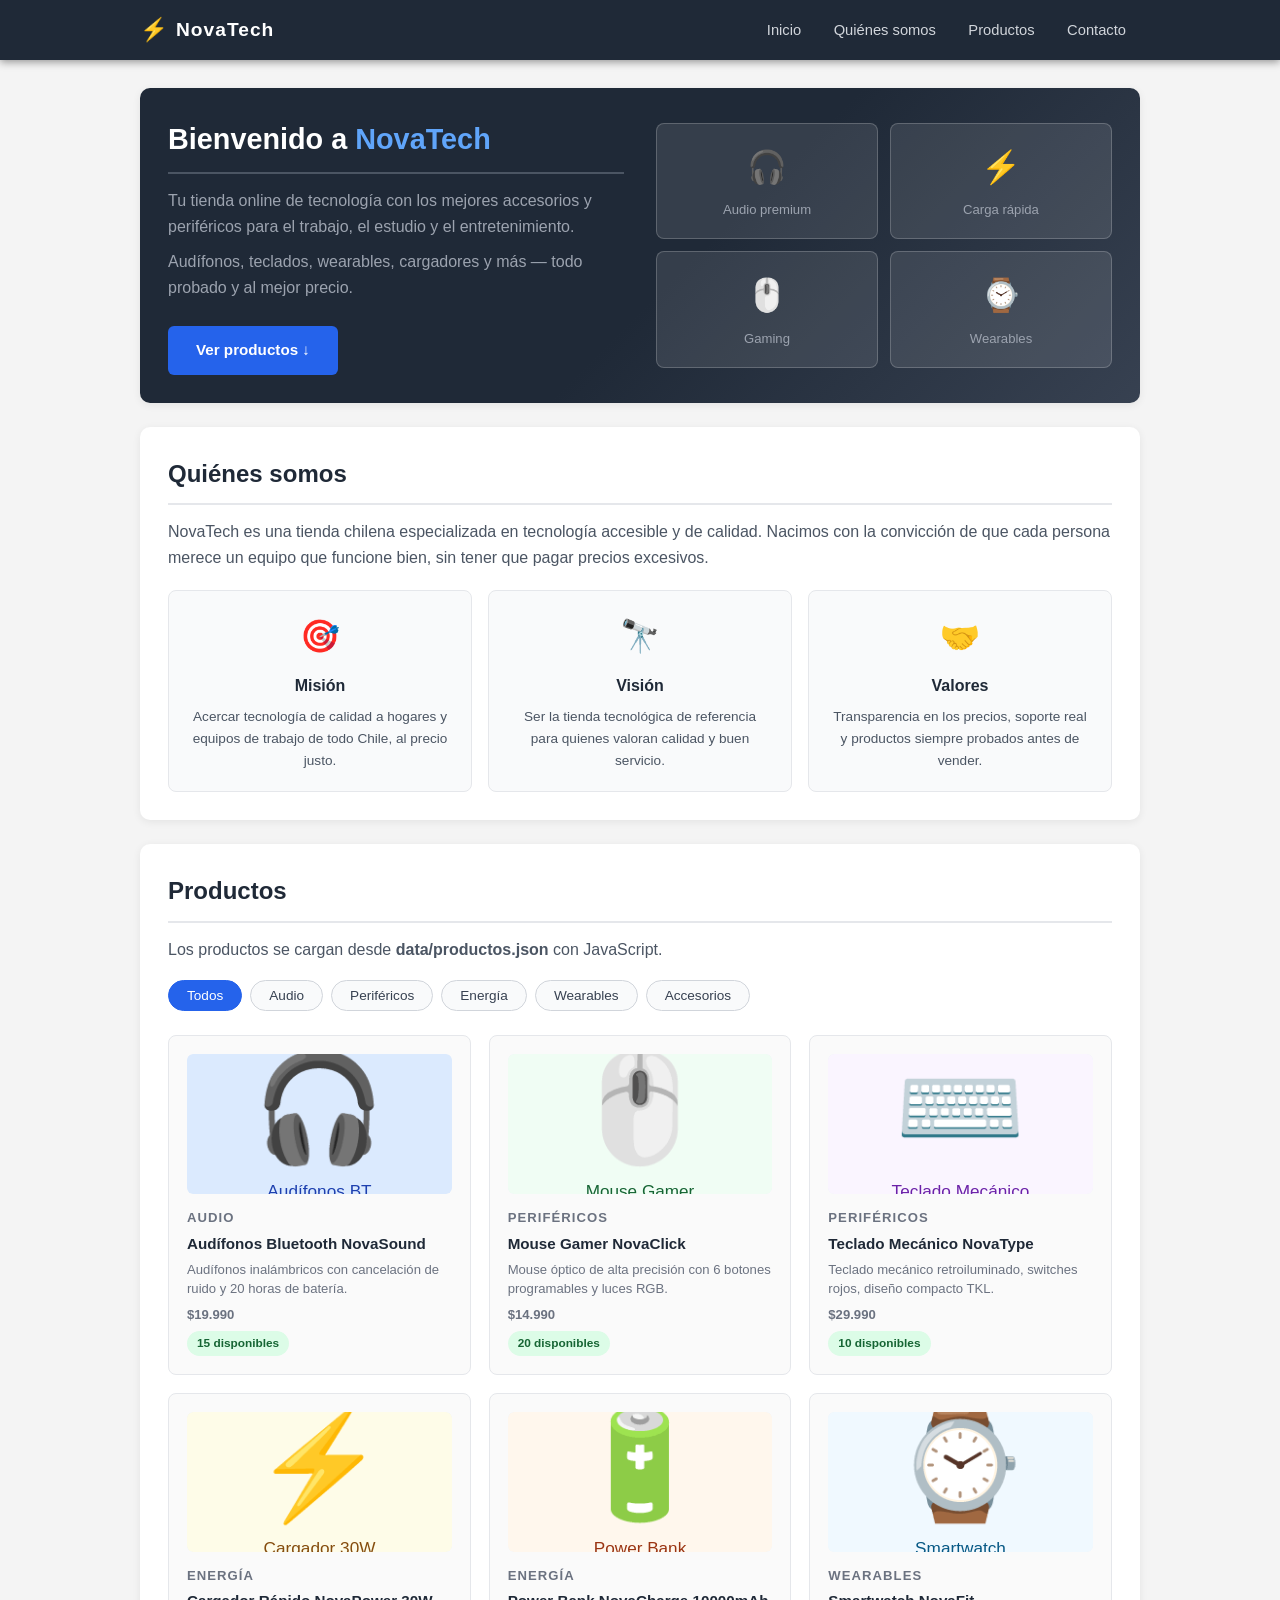
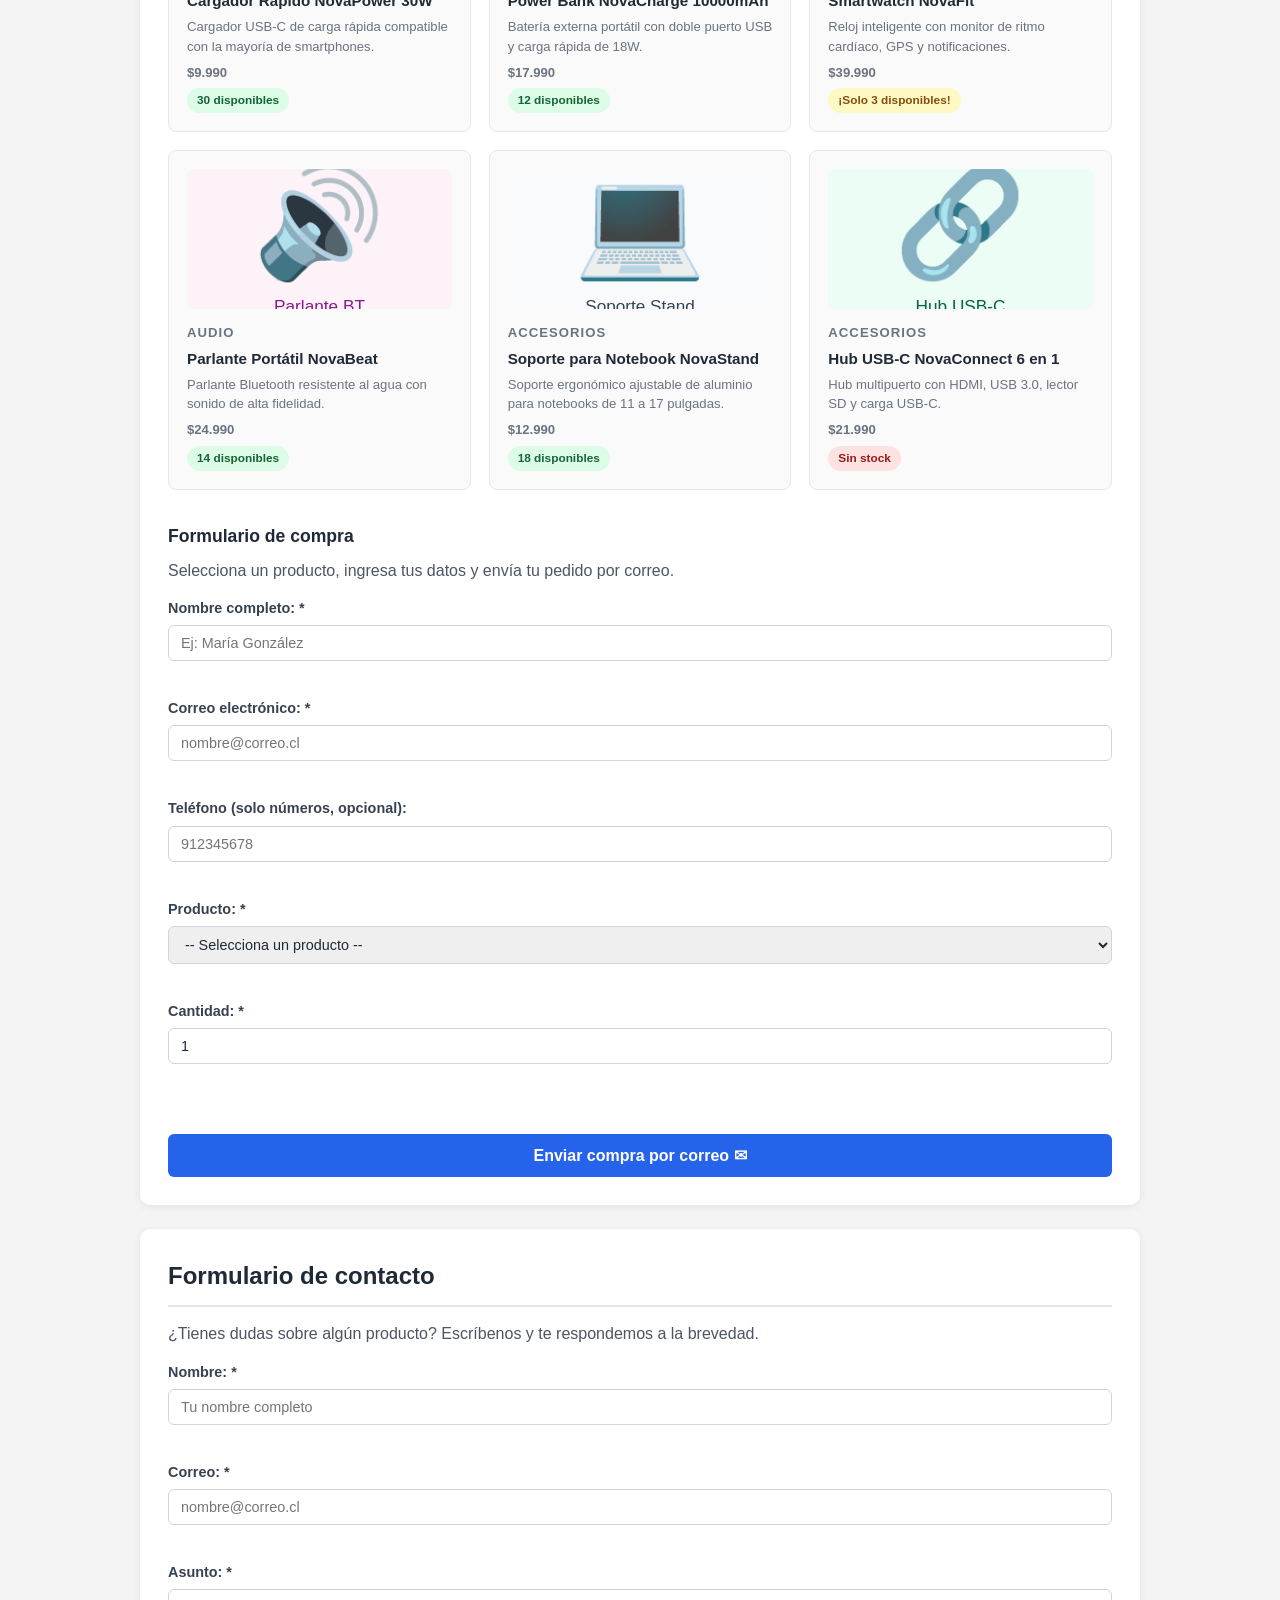
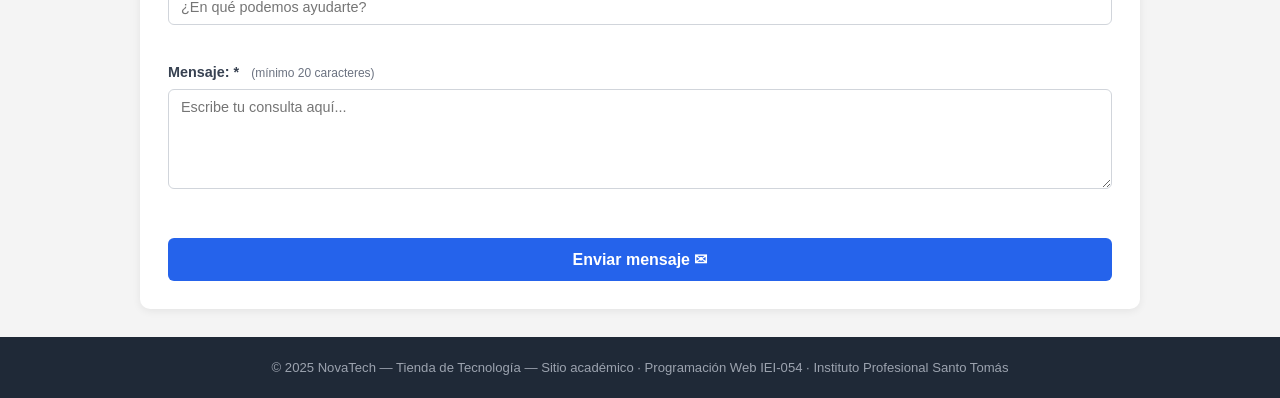
==== index.html @ c4a46263 "Feat: tienda NovaTech completa con grillas, validaciones e imagenes" ====
<!DOCTYPE html>
<html lang="es">
<head>
  <meta charset="UTF-8">
  <meta name="viewport" content="width=device-width, initial-scale=1.0">
  <title>NovaTech - Tienda de Tecnología</title>
  <link rel="stylesheet" href="css/style.css">
</head>
<body>

  <!-- ===================== HEADER ===================== -->
  <header>
    <div class="header-inner">
      <div class="logo">
        <span class="logo-icon">⚡</span>
        <span class="logo-nombre">NovaTech</span>
      </div>
      <nav id="nav-menu">
        <a href="#inicio">Inicio</a>
        <a href="#quienes-somos">Quiénes somos</a>
        <a href="#productos">Productos</a>
        <a href="#contacto">Contacto</a>
      </nav>
      <button id="btnMenu" class="btn-hamburguesa" aria-label="Abrir menú">&#9776;</button>
    </div>
  </header>

  <main>

    <!-- ===================== INICIO ===================== -->
    <section id="inicio">
      <div class="inicio-grid">
        <div class="inicio-texto">
          <h2>Bienvenido a <span class="texto-azul">NovaTech</span></h2>
          <p class="inicio-desc">
            Tu tienda online de tecnología con los mejores accesorios y periféricos
            para el trabajo, el estudio y el entretenimiento.
          </p>
          <p>Audífonos, teclados, wearables, cargadores y más — todo probado y al mejor precio.</p>
          <a href="#productos" class="btn-principal">Ver productos &darr;</a>
        </div>
        <div class="inicio-tarjetas">
          <div class="mini-card"><span>🎧</span><p>Audio premium</p></div>
          <div class="mini-card"><span>⚡</span><p>Carga rápida</p></div>
          <div class="mini-card"><span>🖱️</span><p>Gaming</p></div>
          <div class="mini-card"><span>⌚</span><p>Wearables</p></div>
        </div>
      </div>
    </section>

    <!-- ===================== QUIÉNES SOMOS ===================== -->
    <section id="quienes-somos">
      <h2>Quiénes somos</h2>
      <p>
        NovaTech es una tienda chilena especializada en tecnología accesible y de calidad.
        Nacimos con la convicción de que cada persona merece un equipo que funcione bien,
        sin tener que pagar precios excesivos.
      </p>

      <div class="valores-grid">
        <div class="valor-card">
          <span class="valor-icon">🎯</span>
          <h3>Misión</h3>
          <p>Acercar tecnología de calidad a hogares y equipos de trabajo de todo Chile, al precio justo.</p>
        </div>
        <div class="valor-card">
          <span class="valor-icon">🔭</span>
          <h3>Visión</h3>
          <p>Ser la tienda tecnológica de referencia para quienes valoran calidad y buen servicio.</p>
        </div>
        <div class="valor-card">
          <span class="valor-icon">🤝</span>
          <h3>Valores</h3>
          <p>Transparencia en los precios, soporte real y productos siempre probados antes de vender.</p>
        </div>
      </div>
    </section>

    <!-- ===================== PRODUCTOS ===================== -->
    <section id="productos">
      <h2>Productos</h2>
      <p>Los productos se cargan desde <strong>data/productos.json</strong> con JavaScript.</p>

      <!-- Filtros por categoría -->
      <div class="filtros" id="filtros">
        <button class="btn-filtro activo" data-categoria="Todos">Todos</button>
        <button class="btn-filtro" data-categoria="Audio">Audio</button>
        <button class="btn-filtro" data-categoria="Periféricos">Periféricos</button>
        <button class="btn-filtro" data-categoria="Energía">Energía</button>
        <button class="btn-filtro" data-categoria="Wearables">Wearables</button>
        <button class="btn-filtro" data-categoria="Accesorios">Accesorios</button>
      </div>

      <!-- Grilla de productos — JavaScript la llena -->
      <div id="contenedor-productos">
        <p class="msg-cargando">Cargando productos...</p>
      </div>

      <!-- ===== FORMULARIO DE COMPRA ===== -->
      <h3>Formulario de compra</h3>
      <p>Selecciona un producto, ingresa tus datos y envía tu pedido por correo.</p>

      <form id="formCompra" action="https://formsubmit.co/y.morales55@alumnos.santotomas.cl" method="POST">
        <!-- Campos ocultos FormSubmit -->
        <input type="hidden" name="_subject" value="🛒 Nueva compra - NovaTech">
        <input type="hidden" name="_template" value="table">
        <input type="hidden" name="_captcha" value="false">
        <input type="hidden" name="_next" value="gracias.html">
        <!-- Campos ocultos generados por JavaScript -->
        <input type="hidden" id="detalleProducto" name="detalle_producto">
        <input type="hidden" id="totalCompra"     name="total_compra">
        <input type="hidden" id="fechaCompra"     name="fecha_compra">

        <label for="nombreCompra">Nombre completo: *</label>
        <input type="text" id="nombreCompra" name="nombre_cliente" placeholder="Ej: María González">
        <span class="error" id="error-nombre"></span>

        <label for="correoCompra">Correo electrónico: *</label>
        <input type="email" id="correoCompra" name="correo_cliente" placeholder="nombre@correo.cl">
        <span class="error" id="error-correo"></span>

        <label for="telefonoCompra">Teléfono (solo números, opcional):</label>
        <input type="tel" id="telefonoCompra" name="telefono" placeholder="912345678">
        <span class="error" id="error-telefono"></span>

        <label for="productoSelect">Producto: *</label>
        <select id="productoSelect" name="producto_nombre">
          <option value="">-- Selecciona un producto --</option>
        </select>
        <span class="error" id="error-producto"></span>

        <label for="cantidad">Cantidad: *</label>
        <input type="number" id="cantidad" name="cantidad" min="1" value="1">
        <span class="error" id="error-cantidad"></span>

        <!-- Resumen generado por JavaScript -->
        <div id="resumenCompra" class="resumen-compra" style="display:none;">
          <h4>📄 Resumen de tu compra</h4>
          <p id="resumenTexto"></p>
        </div>

        <span class="error error-global" id="error-general"></span>

        <button type="submit">Enviar compra por correo ✉</button>
      </form>
    </section>

    <!-- ===================== CONTACTO ===================== -->
    <section id="contacto">
      <h2>Formulario de contacto</h2>
      <p>¿Tienes dudas sobre algún producto? Escríbenos y te respondemos a la brevedad.</p>

      <form id="formContacto" action="https://formsubmit.co/y.morales55@alumnos.santotomas.cl" method="POST">
        <input type="hidden" name="_subject" value="📬 Nuevo contacto - NovaTech">
        <input type="hidden" name="_template" value="table">
        <input type="hidden" name="_captcha" value="false">
        <input type="hidden" name="_next" value="gracias.html">

        <label for="nombreContacto">Nombre: *</label>
        <input type="text" id="nombreContacto" name="nombre" placeholder="Tu nombre completo">
        <span class="error" id="error-cnombre"></span>

        <label for="correoContacto">Correo: *</label>
        <input type="email" id="correoContacto" name="correo" placeholder="nombre@correo.cl">
        <span class="error" id="error-ccorreo"></span>

        <label for="asunto">Asunto: *</label>
        <input type="text" id="asunto" name="asunto" placeholder="¿En qué podemos ayudarte?">
        <span class="error" id="error-asunto"></span>

        <label for="mensaje">
          Mensaje: *
          <span id="contadorChars" class="contador">(mínimo 20 caracteres)</span>
        </label>
        <textarea id="mensaje" name="mensaje" placeholder="Escribe tu consulta aquí..."></textarea>
        <span class="error" id="error-mensaje"></span>

        <button type="submit">Enviar mensaje ✉</button>
      </form>
    </section>

  </main>

  <!-- ===================== FOOTER ===================== -->
  <footer>
    <p>© 2025 NovaTech — Tienda de Tecnología — Sitio académico · Programación Web IEI-054 · Instituto Profesional Santo Tomás</p>
  </footer>

  <script src="js/app.js"></script>
</body>
</html>
---- css/style.css ----
/* ====================================================
   NovaTech — style.css
   Programación Web IEI-054
   Instituto Profesional Santo Tomás
   ==================================================== */

/* ── Reset básico ── */
* {
  box-sizing: border-box;
  margin: 0;
  padding: 0;
}

/* ── Cuerpo general ── */
body {
  font-family: Arial, sans-serif;
  background-color: #f4f4f4;
  color: #222;
  line-height: 1.6;
}

/* ====================================================
   HEADER Y NAVEGACIÓN
   ==================================================== */
header {
  background-color: #1f2937;
  color: white;
  padding: 0 24px;
  position: sticky;
  top: 0;
  z-index: 100;
  box-shadow: 0 2px 8px rgba(0,0,0,0.4);
}

.header-inner {
  max-width: 1000px;
  margin: 0 auto;
  display: flex;
  align-items: center;
  justify-content: space-between;
  height: 60px;
}

/* Logo */
.logo {
  display: flex;
  align-items: center;
  gap: 8px;
}

.logo-icon {
  font-size: 1.4rem;
}

.logo-nombre {
  font-size: 1.2rem;
  font-weight: bold;
  color: white;
  letter-spacing: 1px;
}

/* Nav links */
nav a {
  color: #d1d5db;
  margin: 0 14px;
  text-decoration: none;
  font-size: 0.92rem;
  transition: color 0.2s;
}

nav a:hover {
  color: white;
}

/* Botón hamburguesa — solo visible en móvil */
.btn-hamburguesa {
  display: none;
  background: none;
  border: none;
  color: white;
  font-size: 1.6rem;
  cursor: pointer;
}

/* ====================================================
   CONTENIDO PRINCIPAL
   ==================================================== */
main {
  width: 90%;
  max-width: 1000px;
  margin: 28px auto;
}

section {
  background-color: white;
  margin-bottom: 24px;
  padding: 28px;
  border-radius: 10px;
  box-shadow: 0 2px 8px rgba(0,0,0,0.07);
}

section h2 {
  font-size: 1.5rem;
  color: #1f2937;
  margin-bottom: 14px;
  padding-bottom: 10px;
  border-bottom: 2px solid #e5e7eb;
}

section h3 {
  font-size: 1.1rem;
  color: #1f2937;
  margin: 28px 0 8px 0;
}

section p {
  color: #4b5563;
  margin-bottom: 10px;
}

/* ====================================================
   SECCIÓN INICIO — grilla hero
   ==================================================== */
#inicio {
  background: linear-gradient(135deg, #1f2937 55%, #374151 100%);
  color: white;
}

#inicio h2 {
  color: white;
  border-bottom-color: #4b5563;
  font-size: 1.8rem;
}

.texto-azul {
  color: #60a5fa;
}

/* Grilla: texto a la izquierda, tarjetas a la derecha */
.inicio-grid {
  display: grid;
  grid-template-columns: 1fr 1fr;
  gap: 32px;
  align-items: center;
}

.inicio-desc {
  font-size: 1rem;
  color: #d1d5db;
  margin-bottom: 10px;
}

#inicio p {
  color: #9ca3af;
}

.btn-principal {
  display: inline-block;
  margin-top: 16px;
  padding: 12px 28px;
  background-color: #2563eb;
  color: white;
  text-decoration: none;
  border-radius: 6px;
  font-weight: bold;
  font-size: 0.95rem;
  transition: background-color 0.2s;
}

.btn-principal:hover {
  background-color: #1d4ed8;
}

/* Mini tarjetas del hero */
.inicio-tarjetas {
  display: grid;
  grid-template-columns: 1fr 1fr;
  gap: 12px;
}

.mini-card {
  background-color: rgba(255,255,255,0.1);
  border: 1px solid rgba(255,255,255,0.2);
  border-radius: 8px;
  padding: 18px 14px;
  text-align: center;
  color: white;
}

.mini-card span {
  font-size: 2rem;
  display: block;
  margin-bottom: 6px;
}

.mini-card p {
  font-size: 0.82rem;
  color: #d1d5db;
  margin: 0;
}

/* ====================================================
   SECCIÓN QUIÉNES SOMOS — grilla de valores
   ==================================================== */

/* Grilla de 3 columnas */
.valores-grid {
  display: grid;
  grid-template-columns: repeat(3, 1fr);
  gap: 16px;
  margin-top: 20px;
}

.valor-card {
  background-color: #f9fafb;
  border: 1px solid #e5e7eb;
  border-radius: 8px;
  padding: 20px;
  text-align: center;
  transition: box-shadow 0.2s;
}

.valor-card:hover {
  box-shadow: 0 4px 16px rgba(0,0,0,0.1);
}

.valor-icon {
  font-size: 2rem;
  display: block;
  margin-bottom: 10px;
}

.valor-card h3 {
  margin: 0 0 8px 0;
  font-size: 1rem;
  color: #1f2937;
}

.valor-card p {
  font-size: 0.85rem;
  margin: 0;
}

/* ====================================================
   FILTROS DE CATEGORÍA
   ==================================================== */
.filtros {
  display: flex;
  flex-wrap: wrap;
  gap: 8px;
  margin: 18px 0 24px 0;
}

.btn-filtro {
  padding: 7px 18px;
  border: 1px solid #d1d5db;
  background-color: #f9fafb;
  color: #374151;
  border-radius: 20px;
  cursor: pointer;
  font-family: Arial, sans-serif;
  font-size: 0.85rem;
  transition: all 0.2s;
}

.btn-filtro:hover {
  background-color: #e5e7eb;
}

.btn-filtro.activo {
  background-color: #2563eb;
  color: white;
  border-color: #2563eb;
}

/* ====================================================
   GRILLA DE PRODUCTOS
   ==================================================== */

/* Grilla responsiva: 3 columnas en escritorio */
#contenedor-productos {
  display: grid;
  grid-template-columns: repeat(3, 1fr);
  gap: 18px;
  margin-bottom: 32px;
}

.msg-cargando,
.msg-sin-resultados {
  grid-column: 1 / -1;
  text-align: center;
  color: #6b7280;
  padding: 32px;
}

/* Tarjeta de producto */
.producto {
  border: 1px solid #e5e7eb;
  border-radius: 8px;
  padding: 18px;
  background-color: #fafafa;
  display: flex;
  flex-direction: column;
  gap: 6px;
  transition: box-shadow 0.2s, transform 0.2s;
}

.producto:hover {
  box-shadow: 0 4px 16px rgba(0,0,0,0.12);
  transform: translateY(-3px);
}

/* Contenedor de imagen del producto */
.producto-imagen {
  width: 100%;
  height: 140px;
  display: flex;
  align-items: center;
  justify-content: center;
  overflow: hidden;
  border-radius: 6px;
  background-color: #f1f5f9;
  margin-bottom: 8px;
}

/* Imagen real desde la carpeta img/ */
.producto-img {
  width: 100%;
  height: 140px;
  object-fit: cover;
  border-radius: 6px;
  display: block;
}

/* Emoji de respaldo si la imagen no carga */
.producto-icono,
.producto-icono-fallback {
  font-size: 2.5rem;
  text-align: center;
}

.producto-categoria {
  font-size: 0.7rem;
  font-weight: bold;
  text-transform: uppercase;
  letter-spacing: 0.08em;
  color: #2563eb;
}

.producto h3 {
  font-size: 0.95rem;
  color: #1f2937;
  margin: 0;
  line-height: 1.3;
}

.producto p {
  font-size: 0.82rem;
  color: #6b7280;
  margin: 0;
  flex: 1;
  line-height: 1.5;
}

.producto-precio {
  font-size: 1.1rem;
  font-weight: bold;
  color: #1f2937;
  margin-top: 4px;
}

/* Badge de stock */
.badge-stock {
  display: inline-block;
  padding: 3px 10px;
  border-radius: 20px;
  font-size: 0.74rem;
  font-weight: bold;
  width: fit-content;
}

.stock-ok   { background-color: #dcfce7; color: #166534; }
.stock-poco { background-color: #fef9c3; color: #854d0e; }
.stock-agotado { background-color: #fee2e2; color: #991b1b; }

/* ====================================================
   FORMULARIOS
   ==================================================== */
label {
  display: block;
  margin-top: 14px;
  font-weight: bold;
  font-size: 0.9rem;
  color: #374151;
}

input,
textarea,
select {
  width: 100%;
  padding: 9px 12px;
  margin-top: 5px;
  box-sizing: border-box;
  border: 1px solid #d1d5db;
  border-radius: 6px;
  font-family: Arial, sans-serif;
  font-size: 0.9rem;
  color: #1f2937;
  transition: border-color 0.2s;
}

input:focus,
textarea:focus,
select:focus {
  outline: none;
  border-color: #2563eb;
}

/* Borde rojo = campo con error */
.campo-error {
  border-color: #ef4444 !important;
  background-color: #fff5f5;
}

/* Borde verde = campo válido */
.campo-ok {
  border-color: #22c55e !important;
}

textarea {
  min-height: 100px;
  resize: vertical;
}

/* Mensajes de error debajo de cada campo */
.error {
  display: block;
  color: #dc2626;
  font-size: 0.78rem;
  margin-top: 4px;
  min-height: 18px;
}

.error:not(:empty)::before {
  content: "⚠ ";
}

.error-global {
  font-size: 0.85rem;
  margin-top: 10px;
}

/* Resumen de compra */
.resumen-compra {
  background-color: #eff6ff;
  border: 1px solid #bfdbfe;
  border-radius: 8px;
  padding: 16px;
  margin-top: 16px;
}

.resumen-compra h4 {
  font-size: 0.95rem;
  color: #1e40af;
  margin-bottom: 8px;
}

.resumen-compra p {
  font-size: 0.88rem;
  color: #1e40af;
  white-space: pre-line;
  line-height: 1.8;
  margin: 0;
}

button[type="submit"] {
  display: block;
  width: 100%;
  margin-top: 20px;
  padding: 12px;
  background-color: #2563eb;
  color: white;
  border: none;
  border-radius: 6px;
  cursor: pointer;
  font-size: 1rem;
  font-weight: bold;
  font-family: Arial, sans-serif;
  transition: background-color 0.2s;
}

button[type="submit"]:hover {
  background-color: #1d4ed8;
}

/* Contador de caracteres */
.contador {
  font-size: 0.75rem;
  font-weight: normal;
  color: #6b7280;
  margin-left: 8px;
}

.contador.ok {
  color: #16a34a;
}

/* ====================================================
   PÁGINA GRACIAS
   ==================================================== */
#gracias {
  text-align: center;
  padding: 60px 28px;
}

.gracias-box {
  max-width: 480px;
  margin: 0 auto;
}

.gracias-icon {
  font-size: 4rem;
  margin-bottom: 16px;
}

#gracias h2 {
  border: none;
  margin-bottom: 14px;
}

#gracias p {
  margin-bottom: 24px;
}

/* ====================================================
   FOOTER
   ==================================================== */
footer {
  text-align: center;
  padding: 20px;
  background-color: #1f2937;
  color: #9ca3af;
  font-size: 0.82rem;
}

/* ====================================================
   RESPONSIVO — MEDIA QUERIES
   ==================================================== */

/* Tablet: 2 columnas en productos */
@media (max-width: 768px) {
  .inicio-grid {
    grid-template-columns: 1fr;
  }

  .inicio-tarjetas {
    grid-template-columns: repeat(4, 1fr);
  }

  .valores-grid {
    grid-template-columns: 1fr 1fr;
  }

  #contenedor-productos {
    grid-template-columns: 1fr 1fr;
  }
}

/* Móvil: 1 columna, menú hamburguesa */
@media (max-width: 600px) {
  nav#nav-menu {
    display: none;
    position: absolute;
    top: 60px;
    left: 0;
    right: 0;
    background-color: #1f2937;
    flex-direction: column;
    padding: 16px 24px;
    gap: 12px;
    border-top: 1px solid #374151;
    z-index: 99;
  }

  nav#nav-menu.abierto {
    display: flex;
  }

  nav a {
    display: block;
    margin: 4px 0;
    font-size: 1rem;
  }

  .btn-hamburguesa {
    display: block;
  }

  .inicio-tarjetas {
    grid-template-columns: 1fr 1fr;
  }

  .valores-grid {
    grid-template-columns: 1fr;
  }

  #contenedor-productos {
    grid-template-columns: 1fr;
  }

  main {
    width: 95%;
  }

  section {
    padding: 20px 16px;
  }
}

/* Teléfono muy pequeño */
@media (max-width: 400px) {
  .inicio-tarjetas {
    grid-template-columns: 1fr 1fr;
  }

  .filtros {
    gap: 6px;
  }

  .btn-filtro {
    padding: 6px 12px;
    font-size: 0.8rem;
  }
}
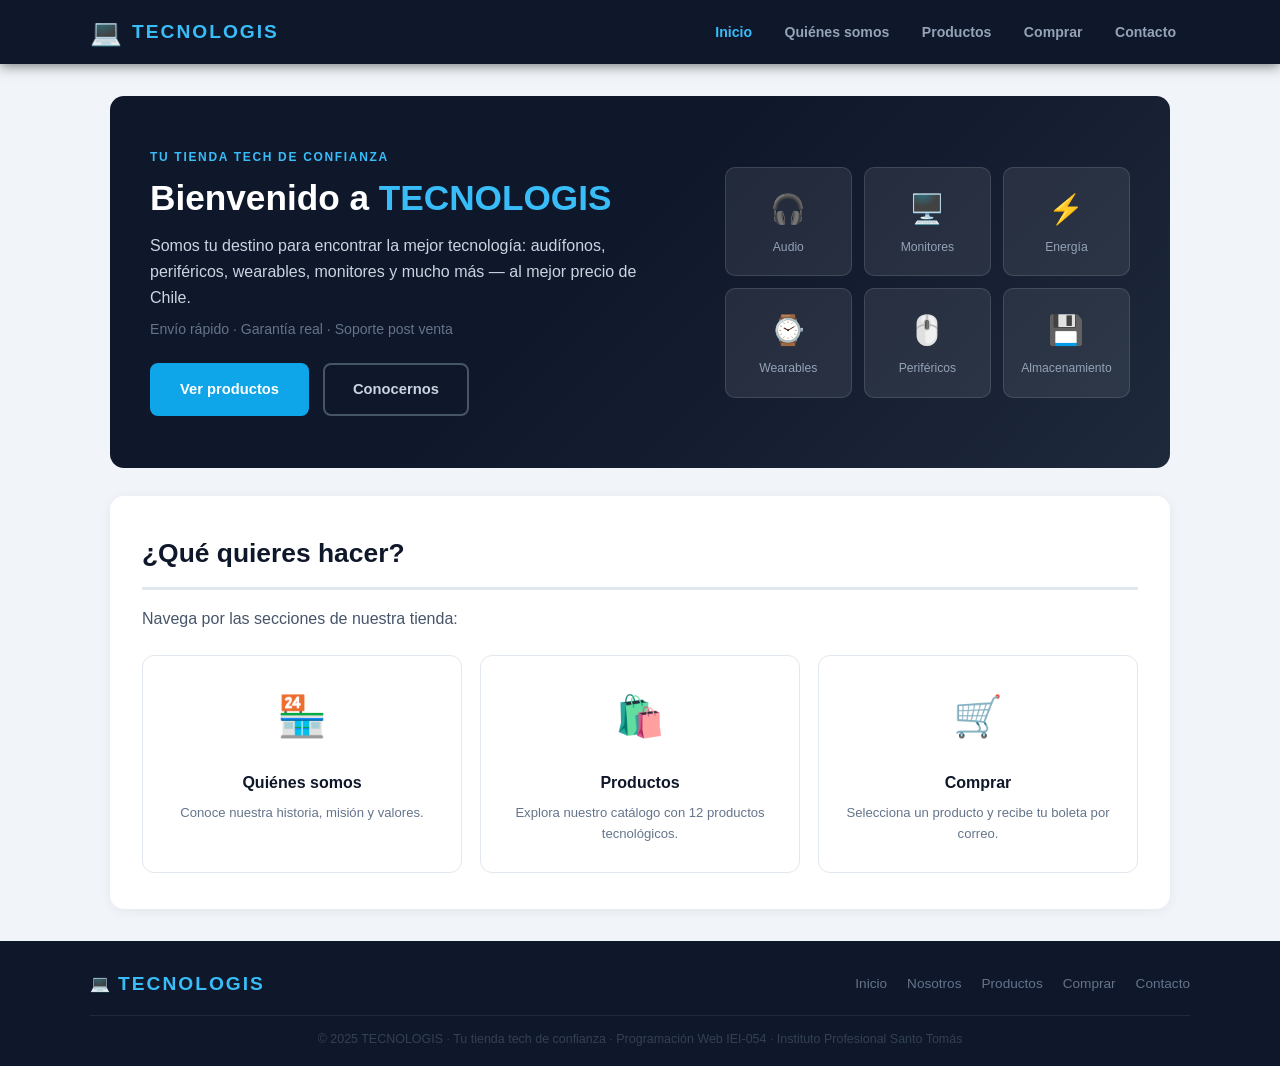
==== commit 5227ee8f: "Fix: imagenes locales, grilla productos y nombres corregidos" ====
--- a/index.html
+++ b/index.html
@@ -3,187 +3,97 @@
 <head>
   <meta charset="UTF-8">
   <meta name="viewport" content="width=device-width, initial-scale=1.0">
-  <title>NovaTech - Tienda de Tecnología</title>
+  <title>TECNOLOGIS - Inicio</title>
   <link rel="stylesheet" href="css/style.css">
 </head>
 <body>
 
-  <!-- ===================== HEADER ===================== -->
   <header>
     <div class="header-inner">
-      <div class="logo">
-        <span class="logo-icon">⚡</span>
-        <span class="logo-nombre">NovaTech</span>
-      </div>
-      <nav id="nav-menu">
-        <a href="#inicio">Inicio</a>
-        <a href="#quienes-somos">Quiénes somos</a>
-        <a href="#productos">Productos</a>
-        <a href="#contacto">Contacto</a>
+      <a href="index.html" class="logo">
+        <span class="logo-icono">💻</span>
+        <span class="logo-nombre">TECNOLOGIS</span>
+      </a>
+      <nav id="nav-principal">
+        <a href="index.html" class="activo">Inicio</a>
+        <a href="quienes-somos.html">Quiénes somos</a>
+        <a href="productos.html">Productos</a>
+        <a href="compra.html">Comprar</a>
+        <a href="contacto.html">Contacto</a>
       </nav>
-      <button id="btnMenu" class="btn-hamburguesa" aria-label="Abrir menú">&#9776;</button>
+      <button class="btn-menu" id="btnMenu" aria-label="Abrir menú">&#9776;</button>
     </div>
   </header>
 
   <main>
 
-    <!-- ===================== INICIO ===================== -->
-    <section id="inicio">
-      <div class="inicio-grid">
-        <div class="inicio-texto">
-          <h2>Bienvenido a <span class="texto-azul">NovaTech</span></h2>
-          <p class="inicio-desc">
-            Tu tienda online de tecnología con los mejores accesorios y periféricos
-            para el trabajo, el estudio y el entretenimiento.
+    <!-- HERO PRINCIPAL -->
+    <div class="hero">
+      <div class="hero-grid">
+        <div class="hero-texto">
+          <p class="hero-etiqueta">Tu tienda tech de confianza</p>
+          <h2>Bienvenido a <span class="nombre-tienda">TECNOLOGIS</span></h2>
+          <p class="hero-bajada">
+            Somos tu destino para encontrar la mejor tecnología: audífonos, periféricos,
+            wearables, monitores y mucho más — al mejor precio de Chile.
           </p>
-          <p>Audífonos, teclados, wearables, cargadores y más — todo probado y al mejor precio.</p>
-          <a href="#productos" class="btn-principal">Ver productos &darr;</a>
+          <p class="hero-sub">Envío rápido · Garantía real · Soporte post venta</p>
+          <div class="hero-botones">
+            <a href="productos.html" class="btn-primario">Ver productos</a>
+            <a href="quienes-somos.html" class="btn-secundario">Conocernos</a>
+          </div>
         </div>
-        <div class="inicio-tarjetas">
-          <div class="mini-card"><span>🎧</span><p>Audio premium</p></div>
-          <div class="mini-card"><span>⚡</span><p>Carga rápida</p></div>
-          <div class="mini-card"><span>🖱️</span><p>Gaming</p></div>
-          <div class="mini-card"><span>⌚</span><p>Wearables</p></div>
+        <div class="hero-cards">
+          <div class="hero-card"><span>🎧</span><p>Audio</p></div>
+          <div class="hero-card"><span>🖥️</span><p>Monitores</p></div>
+          <div class="hero-card"><span>⚡</span><p>Energía</p></div>
+          <div class="hero-card"><span>⌚</span><p>Wearables</p></div>
+          <div class="hero-card"><span>🖱️</span><p>Periféricos</p></div>
+          <div class="hero-card"><span>💾</span><p>Almacenamiento</p></div>
         </div>
       </div>
-    </section>
+    </div>
 
-    <!-- ===================== QUIÉNES SOMOS ===================== -->
-    <section id="quienes-somos">
-      <h2>Quiénes somos</h2>
-      <p>
-        NovaTech es una tienda chilena especializada en tecnología accesible y de calidad.
-        Nacimos con la convicción de que cada persona merece un equipo que funcione bien,
-        sin tener que pagar precios excesivos.
-      </p>
-
-      <div class="valores-grid">
-        <div class="valor-card">
-          <span class="valor-icon">🎯</span>
-          <h3>Misión</h3>
-          <p>Acercar tecnología de calidad a hogares y equipos de trabajo de todo Chile, al precio justo.</p>
-        </div>
-        <div class="valor-card">
-          <span class="valor-icon">🔭</span>
-          <h3>Visión</h3>
-          <p>Ser la tienda tecnológica de referencia para quienes valoran calidad y buen servicio.</p>
-        </div>
-        <div class="valor-card">
-          <span class="valor-icon">🤝</span>
-          <h3>Valores</h3>
-          <p>Transparencia en los precios, soporte real y productos siempre probados antes de vender.</p>
-        </div>
+    <!-- ACCESOS RÁPIDOS A PÁGINAS -->
+    <div class="card-seccion">
+      <h2>¿Qué quieres hacer?</h2>
+      <p>Navega por las secciones de nuestra tienda:</p>
+      <div class="accesos-grid" style="margin-top:24px;">
+        <a href="quienes-somos.html" class="acceso-card">
+          <span class="acceso-icono">🏪</span>
+          <h3>Quiénes somos</h3>
+          <p>Conoce nuestra historia, misión y valores.</p>
+        </a>
+        <a href="productos.html" class="acceso-card">
+          <span class="acceso-icono">🛍️</span>
+          <h3>Productos</h3>
+          <p>Explora nuestro catálogo con 12 productos tecnológicos.</p>
+        </a>
+        <a href="compra.html" class="acceso-card">
+          <span class="acceso-icono">🛒</span>
+          <h3>Comprar</h3>
+          <p>Selecciona un producto y recibe tu boleta por correo.</p>
+        </a>
       </div>
-    </section>
-
-    <!-- ===================== PRODUCTOS ===================== -->
-    <section id="productos">
-      <h2>Productos</h2>
-      <p>Los productos se cargan desde <strong>data/productos.json</strong> con JavaScript.</p>
-
-      <!-- Filtros por categoría -->
-      <div class="filtros" id="filtros">
-        <button class="btn-filtro activo" data-categoria="Todos">Todos</button>
-        <button class="btn-filtro" data-categoria="Audio">Audio</button>
-        <button class="btn-filtro" data-categoria="Periféricos">Periféricos</button>
-        <button class="btn-filtro" data-categoria="Energía">Energía</button>
-        <button class="btn-filtro" data-categoria="Wearables">Wearables</button>
-        <button class="btn-filtro" data-categoria="Accesorios">Accesorios</button>
-      </div>
-
-      <!-- Grilla de productos — JavaScript la llena -->
-      <div id="contenedor-productos">
-        <p class="msg-cargando">Cargando productos...</p>
-      </div>
-
-      <!-- ===== FORMULARIO DE COMPRA ===== -->
-      <h3>Formulario de compra</h3>
-      <p>Selecciona un producto, ingresa tus datos y envía tu pedido por correo.</p>
-
-      <form id="formCompra" action="https://formsubmit.co/y.morales55@alumnos.santotomas.cl" method="POST">
-        <!-- Campos ocultos FormSubmit -->
-        <input type="hidden" name="_subject" value="🛒 Nueva compra - NovaTech">
-        <input type="hidden" name="_template" value="table">
-        <input type="hidden" name="_captcha" value="false">
-        <input type="hidden" name="_next" value="gracias.html">
-        <!-- Campos ocultos generados por JavaScript -->
-        <input type="hidden" id="detalleProducto" name="detalle_producto">
-        <input type="hidden" id="totalCompra"     name="total_compra">
-        <input type="hidden" id="fechaCompra"     name="fecha_compra">
-
-        <label for="nombreCompra">Nombre completo: *</label>
-        <input type="text" id="nombreCompra" name="nombre_cliente" placeholder="Ej: María González">
-        <span class="error" id="error-nombre"></span>
-
-        <label for="correoCompra">Correo electrónico: *</label>
-        <input type="email" id="correoCompra" name="correo_cliente" placeholder="nombre@correo.cl">
-        <span class="error" id="error-correo"></span>
-
-        <label for="telefonoCompra">Teléfono (solo números, opcional):</label>
-        <input type="tel" id="telefonoCompra" name="telefono" placeholder="912345678">
-        <span class="error" id="error-telefono"></span>
-
-        <label for="productoSelect">Producto: *</label>
-        <select id="productoSelect" name="producto_nombre">
-          <option value="">-- Selecciona un producto --</option>
-        </select>
-        <span class="error" id="error-producto"></span>
-
-        <label for="cantidad">Cantidad: *</label>
-        <input type="number" id="cantidad" name="cantidad" min="1" value="1">
-        <span class="error" id="error-cantidad"></span>
-
-        <!-- Resumen generado por JavaScript -->
-        <div id="resumenCompra" class="resumen-compra" style="display:none;">
-          <h4>📄 Resumen de tu compra</h4>
-          <p id="resumenTexto"></p>
-        </div>
-
-        <span class="error error-global" id="error-general"></span>
-
-        <button type="submit">Enviar compra por correo ✉</button>
-      </form>
-    </section>
-
-    <!-- ===================== CONTACTO ===================== -->
-    <section id="contacto">
-      <h2>Formulario de contacto</h2>
-      <p>¿Tienes dudas sobre algún producto? Escríbenos y te respondemos a la brevedad.</p>
-
-      <form id="formContacto" action="https://formsubmit.co/y.morales55@alumnos.santotomas.cl" method="POST">
-        <input type="hidden" name="_subject" value="📬 Nuevo contacto - NovaTech">
-        <input type="hidden" name="_template" value="table">
-        <input type="hidden" name="_captcha" value="false">
-        <input type="hidden" name="_next" value="gracias.html">
-
-        <label for="nombreContacto">Nombre: *</label>
-        <input type="text" id="nombreContacto" name="nombre" placeholder="Tu nombre completo">
-        <span class="error" id="error-cnombre"></span>
-
-        <label for="correoContacto">Correo: *</label>
-        <input type="email" id="correoContacto" name="correo" placeholder="nombre@correo.cl">
-        <span class="error" id="error-ccorreo"></span>
-
-        <label for="asunto">Asunto: *</label>
-        <input type="text" id="asunto" name="asunto" placeholder="¿En qué podemos ayudarte?">
-        <span class="error" id="error-asunto"></span>
-
-        <label for="mensaje">
-          Mensaje: *
-          <span id="contadorChars" class="contador">(mínimo 20 caracteres)</span>
-        </label>
-        <textarea id="mensaje" name="mensaje" placeholder="Escribe tu consulta aquí..."></textarea>
-        <span class="error" id="error-mensaje"></span>
-
-        <button type="submit">Enviar mensaje ✉</button>
-      </form>
-    </section>
+    </div>
 
   </main>
 
-  <!-- ===================== FOOTER ===================== -->
   <footer>
-    <p>© 2025 NovaTech — Tienda de Tecnología — Sitio académico · Programación Web IEI-054 · Instituto Profesional Santo Tomás</p>
+    <div class="footer-inner">
+      <div class="footer-logo">
+        <span>💻</span>
+        <span class="logo-nombre">TECNOLOGIS</span>
+      </div>
+      <div class="footer-links">
+        <a href="index.html">Inicio</a>
+        <a href="quienes-somos.html">Nosotros</a>
+        <a href="productos.html">Productos</a>
+        <a href="compra.html">Comprar</a>
+        <a href="contacto.html">Contacto</a>
+      </div>
+    </div>
+    <p class="footer-copy">© 2025 TECNOLOGIS · Tu tienda tech de confianza · Programación Web IEI-054 · Instituto Profesional Santo Tomás</p>
   </footer>
 
   <script src="js/app.js"></script>
--- a/css/style.css
+++ b/css/style.css
@@ -1,634 +1,550 @@
-/* ====================================================
-   NovaTech — style.css
-   Programación Web IEI-054
-   Instituto Profesional Santo Tomás
-   ==================================================== */
-
-/* ── Reset básico ── */
-* {
-  box-sizing: border-box;
-  margin: 0;
-  padding: 0;
-}
-
-/* ── Cuerpo general ── */
+/* ============================================================
+   TECNOLOGIS — style.css
+   Programación Web IEI-054 · Instituto Profesional Santo Tomás
+   ============================================================ */
+
+*, *::before, *::after { box-sizing: border-box; margin: 0; padding: 0; }
+
 body {
   font-family: Arial, sans-serif;
-  background-color: #f4f4f4;
-  color: #222;
+  background-color: #f1f5f9;
+  color: #1e293b;
   line-height: 1.6;
 }
 
-/* ====================================================
-   HEADER Y NAVEGACIÓN
-   ==================================================== */
+/* ============================================================
+   HEADER — compartido en todas las páginas
+   ============================================================ */
 header {
-  background-color: #1f2937;
-  color: white;
+  background-color: #0f172a;
   padding: 0 24px;
   position: sticky;
   top: 0;
   z-index: 100;
-  box-shadow: 0 2px 8px rgba(0,0,0,0.4);
-}
-
+  box-shadow: 0 2px 12px rgba(0,0,0,0.5);
+}
 .header-inner {
-  max-width: 1000px;
+  max-width: 1100px;
   margin: 0 auto;
   display: flex;
   align-items: center;
   justify-content: space-between;
-  height: 60px;
-}
-
-/* Logo */
-.logo {
-  display: flex;
-  align-items: center;
-  gap: 8px;
-}
-
-.logo-icon {
-  font-size: 1.4rem;
-}
-
-.logo-nombre {
-  font-size: 1.2rem;
-  font-weight: bold;
-  color: white;
-  letter-spacing: 1px;
-}
-
-/* Nav links */
+  height: 64px;
+}
+.logo { display: flex; align-items: center; gap: 10px; text-decoration: none; }
+.logo-icono { font-size: 1.6rem; }
+.logo-nombre { font-size: 1.2rem; font-weight: bold; color: #38bdf8; letter-spacing: 2px; }
+
 nav a {
-  color: #d1d5db;
+  color: #94a3b8;
   margin: 0 14px;
   text-decoration: none;
-  font-size: 0.92rem;
+  font-size: 0.88rem;
+  font-weight: 600;
   transition: color 0.2s;
 }
-
-nav a:hover {
-  color: white;
-}
-
-/* Botón hamburguesa — solo visible en móvil */
-.btn-hamburguesa {
+nav a:hover,
+nav a.activo { color: #38bdf8; }
+
+.btn-menu {
   display: none;
   background: none;
   border: none;
   color: white;
-  font-size: 1.6rem;
+  font-size: 1.7rem;
   cursor: pointer;
 }
 
-/* ====================================================
+/* ============================================================
    CONTENIDO PRINCIPAL
-   ==================================================== */
+   ============================================================ */
 main {
-  width: 90%;
-  max-width: 1000px;
-  margin: 28px auto;
-}
-
-section {
+  max-width: 1100px;
+  margin: 32px auto;
+  padding: 0 20px;
+}
+
+/* Tarjeta de sección (fondo blanco con sombra) */
+.card-seccion {
   background-color: white;
-  margin-bottom: 24px;
-  padding: 28px;
-  border-radius: 10px;
-  box-shadow: 0 2px 8px rgba(0,0,0,0.07);
-}
-
-section h2 {
-  font-size: 1.5rem;
-  color: #1f2937;
-  margin-bottom: 14px;
-  padding-bottom: 10px;
-  border-bottom: 2px solid #e5e7eb;
-}
-
-section h3 {
-  font-size: 1.1rem;
-  color: #1f2937;
-  margin: 28px 0 8px 0;
-}
-
-section p {
-  color: #4b5563;
-  margin-bottom: 10px;
-}
-
-/* ====================================================
-   SECCIÓN INICIO — grilla hero
-   ==================================================== */
-#inicio {
-  background: linear-gradient(135deg, #1f2937 55%, #374151 100%);
-  color: white;
-}
-
-#inicio h2 {
-  color: white;
-  border-bottom-color: #4b5563;
-  font-size: 1.8rem;
-}
-
-.texto-azul {
-  color: #60a5fa;
-}
-
-/* Grilla: texto a la izquierda, tarjetas a la derecha */
-.inicio-grid {
-  display: grid;
-  grid-template-columns: 1fr 1fr;
-  gap: 32px;
-  align-items: center;
-}
-
-.inicio-desc {
-  font-size: 1rem;
-  color: #d1d5db;
-  margin-bottom: 10px;
-}
-
-#inicio p {
-  color: #9ca3af;
-}
-
-.btn-principal {
+  border-radius: 14px;
+  padding: 36px 32px;
+  box-shadow: 0 2px 12px rgba(0,0,0,0.06);
+  margin-bottom: 28px;
+}
+
+.card-seccion h2 {
+  font-size: 1.65rem;
+  color: #0f172a;
+  margin-bottom: 16px;
+  padding-bottom: 12px;
+  border-bottom: 3px solid #e2e8f0;
+}
+
+.card-seccion h3 {
+  font-size: 1.05rem;
+  color: #0f172a;
+  margin: 22px 0 10px;
+}
+
+.card-seccion p { color: #475569; margin-bottom: 10px; }
+
+/* ============================================================
+   BOTONES GLOBALES
+   ============================================================ */
+.btn-primario {
   display: inline-block;
-  margin-top: 16px;
-  padding: 12px 28px;
-  background-color: #2563eb;
+  padding: 13px 28px;
+  background-color: #0ea5e9;
   color: white;
   text-decoration: none;
-  border-radius: 6px;
+  border-radius: 8px;
   font-weight: bold;
-  font-size: 0.95rem;
-  transition: background-color 0.2s;
-}
-
-.btn-principal:hover {
-  background-color: #1d4ed8;
-}
-
-/* Mini tarjetas del hero */
-.inicio-tarjetas {
-  display: grid;
-  grid-template-columns: 1fr 1fr;
+  font-size: 0.92rem;
+  border: 2px solid #0ea5e9;
+  transition: background-color 0.2s, transform 0.15s;
+  cursor: pointer;
+  font-family: Arial, sans-serif;
+}
+.btn-primario:hover { background-color: #0284c7; border-color: #0284c7; transform: translateY(-1px); }
+
+.btn-secundario {
+  display: inline-block;
+  padding: 13px 28px;
+  background-color: transparent;
+  color: #cbd5e1;
+  text-decoration: none;
+  border-radius: 8px;
+  font-weight: bold;
+  font-size: 0.92rem;
+  border: 2px solid #475569;
+  transition: border-color 0.2s, color 0.2s;
+}
+.btn-secundario:hover { border-color: #94a3b8; color: white; }
+
+/* ============================================================
+   PÁGINA: INICIO (index.html)
+   ============================================================ */
+
+/* Hero con grilla: texto | mini-cards */
+.hero {
+  background: linear-gradient(135deg, #0f172a 45%, #1e293b 100%);
+  border-radius: 14px;
+  padding: 52px 40px;
+  margin-bottom: 28px;
+}
+
+.hero-grid {
+  display: grid;
+  grid-template-columns: 1.3fr 1fr;
+  gap: 48px;
+  align-items: center;
+}
+
+.hero-etiqueta {
+  font-size: 0.75rem;
+  font-weight: bold;
+  letter-spacing: 0.14em;
+  text-transform: uppercase;
+  color: #38bdf8;
+  margin-bottom: 10px;
+}
+
+.hero h2 {
+  color: white;
+  font-size: 2.2rem;
+  line-height: 1.2;
+  margin-bottom: 14px;
+}
+
+.nombre-tienda { color: #38bdf8; }
+.hero-bajada   { color: #cbd5e1; font-size: 1rem; margin-bottom: 8px; }
+.hero-sub      { color: #64748b; font-size: 0.88rem; margin-bottom: 22px; }
+
+.hero-botones  { display: flex; gap: 14px; flex-wrap: wrap; }
+
+/* Grilla 3×2 mini-cards del hero */
+.hero-cards {
+  display: grid;
+  grid-template-columns: repeat(3, 1fr);
   gap: 12px;
 }
 
-.mini-card {
-  background-color: rgba(255,255,255,0.1);
-  border: 1px solid rgba(255,255,255,0.2);
-  border-radius: 8px;
-  padding: 18px 14px;
+.hero-card {
+  background-color: rgba(255,255,255,0.08);
+  border: 1px solid rgba(255,255,255,0.12);
+  border-radius: 10px;
+  padding: 18px 10px;
   text-align: center;
   color: white;
-}
-
-.mini-card span {
-  font-size: 2rem;
+  transition: background-color 0.2s;
+}
+.hero-card:hover { background-color: rgba(255,255,255,0.16); }
+.hero-card span  { font-size: 1.8rem; display: block; margin-bottom: 6px; }
+.hero-card p     { font-size: 0.76rem; color: #94a3b8; margin: 0; }
+
+/* Grilla de accesos rápidos a páginas */
+.accesos-grid {
+  display: grid;
+  grid-template-columns: repeat(3, 1fr);
+  gap: 18px;
+}
+
+.acceso-card {
+  background-color: white;
+  border: 1px solid #e2e8f0;
+  border-radius: 12px;
+  padding: 28px 20px;
+  text-align: center;
+  text-decoration: none;
+  transition: box-shadow 0.2s, transform 0.2s;
   display: block;
-  margin-bottom: 6px;
-}
-
-.mini-card p {
-  font-size: 0.82rem;
-  color: #d1d5db;
-  margin: 0;
-}
-
-/* ====================================================
-   SECCIÓN QUIÉNES SOMOS — grilla de valores
-   ==================================================== */
-
-/* Grilla de 3 columnas */
-.valores-grid {
+}
+.acceso-card:hover { box-shadow: 0 8px 28px rgba(0,0,0,0.12); transform: translateY(-3px); }
+.acceso-icono  { font-size: 2.5rem; display: block; margin-bottom: 10px; }
+.acceso-card h3 { color: #0f172a; font-size: 1rem; margin-bottom: 6px; }
+.acceso-card p  { font-size: 0.82rem; color: #64748b; margin: 0; }
+
+/* ============================================================
+   PÁGINA: QUIÉNES SOMOS (quienes-somos.html)
+   ============================================================ */
+
+/* Grilla 3 columnas: misión, visión, valores */
+.mvv-grid {
   display: grid;
   grid-template-columns: repeat(3, 1fr);
-  gap: 16px;
-  margin-top: 20px;
-}
-
-.valor-card {
-  background-color: #f9fafb;
-  border: 1px solid #e5e7eb;
-  border-radius: 8px;
-  padding: 20px;
+  gap: 18px;
+  margin: 24px 0;
+}
+
+.mvv-card {
+  background-color: #f8fafc;
+  border: 1px solid #e2e8f0;
+  border-radius: 10px;
+  padding: 24px 20px;
   text-align: center;
-  transition: box-shadow 0.2s;
-}
-
-.valor-card:hover {
-  box-shadow: 0 4px 16px rgba(0,0,0,0.1);
-}
-
-.valor-icon {
-  font-size: 2rem;
-  display: block;
-  margin-bottom: 10px;
-}
-
-.valor-card h3 {
-  margin: 0 0 8px 0;
-  font-size: 1rem;
-  color: #1f2937;
-}
-
-.valor-card p {
-  font-size: 0.85rem;
-  margin: 0;
-}
-
-/* ====================================================
-   FILTROS DE CATEGORÍA
-   ==================================================== */
+  transition: box-shadow 0.2s, transform 0.2s;
+}
+.mvv-card:hover { box-shadow: 0 6px 20px rgba(0,0,0,0.1); transform: translateY(-2px); }
+.mvv-icono     { font-size: 2.2rem; display: block; margin-bottom: 10px; }
+.mvv-card h3   { font-size: 1rem; color: #0f172a; margin-bottom: 8px; }
+.mvv-card p    { font-size: 0.85rem; color: #64748b; margin: 0; }
+
+/* Grilla 3 columnas: estadísticas */
+.stats-grid {
+  display: grid;
+  grid-template-columns: repeat(3, 1fr);
+  gap: 18px;
+  margin-top: 28px;
+}
+.stat-card {
+  background: linear-gradient(135deg, #0f172a, #1e293b);
+  border-radius: 10px;
+  padding: 28px 20px;
+  text-align: center;
+}
+.stat-numero  { display: block; font-size: 2.4rem; font-weight: bold; color: #38bdf8; margin-bottom: 6px; }
+.stat-etiqueta { font-size: 0.82rem; color: #94a3b8; }
+
+/* ============================================================
+   PÁGINA: PRODUCTOS (productos.html)
+   ============================================================ */
 .filtros {
   display: flex;
   flex-wrap: wrap;
-  gap: 8px;
-  margin: 18px 0 24px 0;
+  gap: 10px;
+  margin: 20px 0 24px;
 }
 
 .btn-filtro {
-  padding: 7px 18px;
-  border: 1px solid #d1d5db;
-  background-color: #f9fafb;
-  color: #374151;
-  border-radius: 20px;
+  padding: 8px 20px;
+  border: 2px solid #e2e8f0;
+  background-color: white;
+  color: #475569;
+  border-radius: 25px;
   cursor: pointer;
   font-family: Arial, sans-serif;
   font-size: 0.85rem;
+  font-weight: 600;
   transition: all 0.2s;
 }
-
-.btn-filtro:hover {
-  background-color: #e5e7eb;
-}
-
-.btn-filtro.activo {
-  background-color: #2563eb;
-  color: white;
-  border-color: #2563eb;
-}
-
-/* ====================================================
-   GRILLA DE PRODUCTOS
-   ==================================================== */
-
-/* Grilla responsiva: 3 columnas en escritorio */
+.btn-filtro:hover  { border-color: #0ea5e9; color: #0ea5e9; }
+.btn-filtro.activo { background-color: #0ea5e9; color: white; border-color: #0ea5e9; }
+
+.conteo { font-size: 0.82rem; color: #64748b; margin-bottom: 18px; }
+
+/* Spinner de carga */
+.cargando { text-align: center; padding: 48px; color: #64748b; }
+.spinner {
+  width: 40px; height: 40px;
+  border: 4px solid #e2e8f0;
+  border-top-color: #0ea5e9;
+  border-radius: 50%;
+  animation: girar 0.7s linear infinite;
+  margin: 0 auto 14px;
+}
+@keyframes girar { to { transform: rotate(360deg); } }
+
+/* Grilla de productos — 3 columnas */
 #contenedor-productos {
   display: grid;
   grid-template-columns: repeat(3, 1fr);
-  gap: 18px;
-  margin-bottom: 32px;
-}
-
-.msg-cargando,
-.msg-sin-resultados {
+  gap: 22px;
+}
+
+.sin-resultados {
   grid-column: 1 / -1;
   text-align: center;
-  color: #6b7280;
-  padding: 32px;
+  padding: 48px;
+  color: #64748b;
 }
 
 /* Tarjeta de producto */
 .producto {
-  border: 1px solid #e5e7eb;
-  border-radius: 8px;
-  padding: 18px;
-  background-color: #fafafa;
+  background-color: white;
+  border: 1px solid #e2e8f0;
+  border-radius: 12px;
+  overflow: hidden;
   display: flex;
   flex-direction: column;
-  gap: 6px;
-  transition: box-shadow 0.2s, transform 0.2s;
-}
-
-.producto:hover {
-  box-shadow: 0 4px 16px rgba(0,0,0,0.12);
-  transform: translateY(-3px);
-}
-
-/* Contenedor de imagen del producto */
+  box-shadow: 0 2px 8px rgba(0,0,0,0.05);
+  transition: box-shadow 0.25s, transform 0.25s;
+}
+.producto:hover { box-shadow: 0 10px 32px rgba(0,0,0,0.14); transform: translateY(-5px); }
+
+/* Imagen real del producto */
 .producto-imagen {
+  position: relative;
   width: 100%;
-  height: 140px;
-  display: flex;
+  height: 190px;
+  overflow: hidden;
+  background-color: #f1f5f9;
+}
+.producto-img {
+  width: 100%; height: 190px;
+  object-fit: cover; display: block;
+  transition: transform 0.35s;
+}
+.producto:hover .producto-img { transform: scale(1.06); }
+
+.img-fallback {
+  width: 100%; height: 190px;
+  display: none;
   align-items: center;
   justify-content: center;
-  overflow: hidden;
-  border-radius: 6px;
+  font-size: 3.5rem;
   background-color: #f1f5f9;
-  margin-bottom: 8px;
-}
-
-/* Imagen real desde la carpeta img/ */
-.producto-img {
-  width: 100%;
-  height: 140px;
-  object-fit: cover;
-  border-radius: 6px;
-  display: block;
-}
-
-/* Emoji de respaldo si la imagen no carga */
-.producto-icono,
-.producto-icono-fallback {
-  font-size: 2.5rem;
-  text-align: center;
-}
-
-.producto-categoria {
-  font-size: 0.7rem;
+}
+
+/* Badge de categoría sobre la imagen */
+.badge-cat {
+  position: absolute;
+  top: 10px; left: 10px;
+  background-color: #0ea5e9;
+  color: white;
+  font-size: 0.68rem;
   font-weight: bold;
   text-transform: uppercase;
   letter-spacing: 0.08em;
-  color: #2563eb;
-}
-
-.producto h3 {
-  font-size: 0.95rem;
-  color: #1f2937;
-  margin: 0;
-  line-height: 1.3;
-}
-
-.producto p {
-  font-size: 0.82rem;
-  color: #6b7280;
-  margin: 0;
-  flex: 1;
-  line-height: 1.5;
-}
-
-.producto-precio {
-  font-size: 1.1rem;
-  font-weight: bold;
-  color: #1f2937;
-  margin-top: 4px;
-}
-
-/* Badge de stock */
-.badge-stock {
-  display: inline-block;
   padding: 3px 10px;
   border-radius: 20px;
-  font-size: 0.74rem;
-  font-weight: bold;
-  width: fit-content;
-}
-
-.stock-ok   { background-color: #dcfce7; color: #166534; }
-.stock-poco { background-color: #fef9c3; color: #854d0e; }
+}
+
+/* Cuerpo de la tarjeta */
+.producto-body { padding: 16px; display: flex; flex-direction: column; flex: 1; gap: 6px; }
+.producto-nombre { font-size: 0.96rem; font-weight: bold; color: #0f172a; line-height: 1.3; }
+.producto-desc   { font-size: 0.8rem; color: #64748b; line-height: 1.5; flex: 1; }
+.producto-precio { font-size: 1.35rem; font-weight: bold; color: #0f172a; margin-top: 6px; }
+
+/* Badge de stock */
+.badge-stock { display: inline-block; padding: 4px 12px; border-radius: 20px; font-size: 0.73rem; font-weight: bold; width: fit-content; }
+.stock-ok      { background-color: #dcfce7; color: #166534; }
+.stock-poco    { background-color: #fef9c3; color: #854d0e; }
 .stock-agotado { background-color: #fee2e2; color: #991b1b; }
 
-/* ====================================================
-   FORMULARIOS
-   ==================================================== */
+/* ============================================================
+   PÁGINA: COMPRA (compra.html)
+   ============================================================ */
+
+/* Grilla 2 columnas: datos cliente | detalle pedido */
+.compra-grid {
+  display: grid;
+  grid-template-columns: 1fr 1fr;
+  gap: 32px;
+}
+
+/* Resumen / boleta visible antes de enviar */
+.resumen-box {
+  background-color: #f0f9ff;
+  border: 2px solid #bae6fd;
+  border-radius: 10px;
+  padding: 18px;
+  margin-top: 18px;
+}
+.resumen-box h4   { color: #0369a1; font-size: 0.95rem; margin-bottom: 12px; }
+.resumen-linea    { display: flex; justify-content: space-between; font-size: 0.85rem; color: #0369a1; padding: 5px 0; border-bottom: 1px solid #bae6fd; }
+.resumen-linea:last-of-type { border-bottom: none; }
+.resumen-total    { display: flex; justify-content: space-between; font-size: 1.05rem; font-weight: bold; color: #0f172a; margin-top: 10px; padding-top: 10px; border-top: 2px solid #0ea5e9; }
+
+/* ============================================================
+   PÁGINA: CONTACTO (contacto.html)
+   ============================================================ */
+
+/* Grilla 2 columnas para el formulario de contacto */
+.contacto-grid {
+  display: grid;
+  grid-template-columns: 1fr 1fr;
+  gap: 32px;
+}
+
+/* ============================================================
+   FORMULARIOS — estilos compartidos
+   ============================================================ */
 label {
   display: block;
-  margin-top: 14px;
+  margin-top: 16px;
   font-weight: bold;
-  font-size: 0.9rem;
+  font-size: 0.87rem;
   color: #374151;
 }
 
-input,
-textarea,
-select {
+input, textarea, select {
   width: 100%;
-  padding: 9px 12px;
+  padding: 10px 14px;
   margin-top: 5px;
-  box-sizing: border-box;
-  border: 1px solid #d1d5db;
-  border-radius: 6px;
+  border: 2px solid #e2e8f0;
+  border-radius: 8px;
   font-family: Arial, sans-serif;
   font-size: 0.9rem;
-  color: #1f2937;
-  transition: border-color 0.2s;
-}
-
-input:focus,
-textarea:focus,
-select:focus {
+  color: #1e293b;
+  background-color: #f8fafc;
+  transition: border-color 0.2s, background-color 0.2s;
+}
+input:focus, textarea:focus, select:focus {
   outline: none;
-  border-color: #2563eb;
-}
-
-/* Borde rojo = campo con error */
-.campo-error {
-  border-color: #ef4444 !important;
-  background-color: #fff5f5;
-}
-
-/* Borde verde = campo válido */
-.campo-ok {
-  border-color: #22c55e !important;
-}
-
-textarea {
-  min-height: 100px;
-  resize: vertical;
-}
-
-/* Mensajes de error debajo de cada campo */
+  border-color: #0ea5e9;
+  background-color: white;
+}
+
+.campo-error { border-color: #ef4444 !important; background-color: #fff5f5 !important; }
+.campo-ok    { border-color: #22c55e !important; background-color: #f0fdf4 !important; }
+
+textarea { min-height: 120px; resize: vertical; }
+
+/* Mensajes de error junto a cada campo */
 .error {
   display: block;
   color: #dc2626;
-  font-size: 0.78rem;
+  font-size: 0.77rem;
   margin-top: 4px;
   min-height: 18px;
 }
-
-.error:not(:empty)::before {
-  content: "⚠ ";
-}
-
-.error-global {
-  font-size: 0.85rem;
-  margin-top: 10px;
-}
-
-/* Resumen de compra */
-.resumen-compra {
-  background-color: #eff6ff;
-  border: 1px solid #bfdbfe;
-  border-radius: 8px;
-  padding: 16px;
-  margin-top: 16px;
-}
-
-.resumen-compra h4 {
-  font-size: 0.95rem;
-  color: #1e40af;
-  margin-bottom: 8px;
-}
-
-.resumen-compra p {
-  font-size: 0.88rem;
-  color: #1e40af;
-  white-space: pre-line;
-  line-height: 1.8;
-  margin: 0;
-}
-
-button[type="submit"] {
+.error:not(:empty)::before { content: "⚠ "; }
+.error-global { font-size: 0.86rem; margin-top: 14px; }
+
+/* Botón enviar de formularios */
+.btn-enviar {
   display: block;
   width: 100%;
-  margin-top: 20px;
-  padding: 12px;
-  background-color: #2563eb;
+  margin-top: 24px;
+  padding: 14px;
+  background-color: #0ea5e9;
   color: white;
   border: none;
-  border-radius: 6px;
+  border-radius: 8px;
   cursor: pointer;
   font-size: 1rem;
   font-weight: bold;
   font-family: Arial, sans-serif;
-  transition: background-color 0.2s;
-}
-
-button[type="submit"]:hover {
-  background-color: #1d4ed8;
-}
-
-/* Contador de caracteres */
-.contador {
-  font-size: 0.75rem;
-  font-weight: normal;
-  color: #6b7280;
-  margin-left: 8px;
-}
-
-.contador.ok {
-  color: #16a34a;
-}
-
-/* ====================================================
-   PÁGINA GRACIAS
-   ==================================================== */
-#gracias {
-  text-align: center;
-  padding: 60px 28px;
-}
-
-.gracias-box {
-  max-width: 480px;
+  transition: background-color 0.2s, transform 0.15s;
+}
+.btn-enviar:hover { background-color: #0284c7; transform: translateY(-1px); }
+
+.nota-form { font-size: 0.76rem; color: #94a3b8; margin-top: 10px; text-align: center; }
+
+.contador-chars { font-size: 0.73rem; font-weight: normal; color: #64748b; margin-left: 8px; }
+.contador-chars.ok { color: #16a34a; font-weight: bold; }
+
+/* ============================================================
+   PÁGINA: GRACIAS (gracias.html)
+   ============================================================ */
+.gracias-seccion { text-align: center; padding: 80px 32px; }
+.gracias-box { max-width: 480px; margin: 0 auto; }
+.gracias-icono { font-size: 5rem; margin-bottom: 20px; }
+.gracias-seccion h2 { font-size: 1.8rem; margin-bottom: 14px; color: #0f172a; }
+.gracias-seccion p  { color: #475569; margin-bottom: 28px; }
+
+/* ============================================================
+   FOOTER — compartido en todas las páginas
+   ============================================================ */
+footer {
+  background-color: #0f172a;
+  padding: 28px 24px 16px;
+  margin-top: 8px;
+}
+.footer-inner {
+  max-width: 1100px;
   margin: 0 auto;
-}
-
-.gracias-icon {
-  font-size: 4rem;
-  margin-bottom: 16px;
-}
-
-#gracias h2 {
-  border: none;
+  display: flex;
+  align-items: center;
+  justify-content: space-between;
+  flex-wrap: wrap;
+  gap: 16px;
+  padding-bottom: 16px;
+  border-bottom: 1px solid #1e293b;
   margin-bottom: 14px;
 }
-
-#gracias p {
-  margin-bottom: 24px;
-}
-
-/* ====================================================
-   FOOTER
-   ==================================================== */
-footer {
-  text-align: center;
-  padding: 20px;
-  background-color: #1f2937;
-  color: #9ca3af;
-  font-size: 0.82rem;
-}
-
-/* ====================================================
-   RESPONSIVO — MEDIA QUERIES
-   ==================================================== */
-
-/* Tablet: 2 columnas en productos */
-@media (max-width: 768px) {
-  .inicio-grid {
-    grid-template-columns: 1fr;
-  }
-
-  .inicio-tarjetas {
-    grid-template-columns: repeat(4, 1fr);
-  }
-
-  .valores-grid {
-    grid-template-columns: 1fr 1fr;
-  }
-
-  #contenedor-productos {
-    grid-template-columns: 1fr 1fr;
-  }
-}
-
-/* Móvil: 1 columna, menú hamburguesa */
+.footer-logo { display: flex; align-items: center; gap: 8px; }
+.footer-links { display: flex; gap: 20px; flex-wrap: wrap; }
+.footer-links a { color: #64748b; font-size: 0.85rem; text-decoration: none; }
+.footer-links a:hover { color: #94a3b8; }
+.footer-copy { text-align: center; font-size: 0.78rem; color: #334155; max-width: 1100px; margin: 0 auto; }
+
+/* ============================================================
+   MEDIA QUERIES — RESPONSIVO
+   ============================================================ */
+@media (max-width: 900px) {
+  .hero-grid    { grid-template-columns: 1fr; gap: 28px; }
+  .hero-cards   { grid-template-columns: repeat(3, 1fr); }
+  .accesos-grid { grid-template-columns: repeat(2, 1fr); }
+  .mvv-grid     { grid-template-columns: repeat(2, 1fr); }
+  .stats-grid   { grid-template-columns: repeat(3, 1fr); }
+  #contenedor-productos { grid-template-columns: repeat(2, 1fr); }
+  .compra-grid  { grid-template-columns: 1fr; }
+  .contacto-grid { grid-template-columns: 1fr; }
+}
+
 @media (max-width: 600px) {
-  nav#nav-menu {
+  nav#nav-principal {
     display: none;
     position: absolute;
-    top: 60px;
-    left: 0;
-    right: 0;
-    background-color: #1f2937;
+    top: 64px; left: 0; right: 0;
+    background-color: #0f172a;
     flex-direction: column;
-    padding: 16px 24px;
-    gap: 12px;
-    border-top: 1px solid #374151;
+    padding: 20px 24px;
+    gap: 14px;
+    border-top: 1px solid #1e293b;
     z-index: 99;
   }
-
-  nav#nav-menu.abierto {
-    display: flex;
-  }
-
-  nav a {
-    display: block;
-    margin: 4px 0;
-    font-size: 1rem;
-  }
-
-  .btn-hamburguesa {
-    display: block;
-  }
-
-  .inicio-tarjetas {
-    grid-template-columns: 1fr 1fr;
-  }
-
-  .valores-grid {
-    grid-template-columns: 1fr;
-  }
-
-  #contenedor-productos {
-    grid-template-columns: 1fr;
-  }
-
-  main {
-    width: 95%;
-  }
-
-  section {
-    padding: 20px 16px;
-  }
-}
-
-/* Teléfono muy pequeño */
+  nav#nav-principal.abierto { display: flex; }
+  nav a { display: block; margin: 0; font-size: 1rem; padding: 4px 0; }
+  .btn-menu { display: block; }
+
+  main { padding: 0 12px; }
+  .card-seccion { padding: 22px 16px; }
+  .hero { padding: 32px 20px; }
+
+  #contenedor-productos { grid-template-columns: 1fr; gap: 16px; }
+  .hero-cards   { grid-template-columns: repeat(2, 1fr); }
+  .mvv-grid     { grid-template-columns: 1fr; }
+  .stats-grid   { grid-template-columns: repeat(2, 1fr); }
+  .accesos-grid { grid-template-columns: 1fr; }
+  .hero-botones { flex-direction: column; }
+  .btn-primario, .btn-secundario { text-align: center; }
+  .footer-inner { flex-direction: column; align-items: flex-start; }
+}
+
 @media (max-width: 400px) {
-  .inicio-tarjetas {
-    grid-template-columns: 1fr 1fr;
-  }
-
-  .filtros {
-    gap: 6px;
-  }
-
-  .btn-filtro {
-    padding: 6px 12px;
-    font-size: 0.8rem;
-  }
-}
+  #contenedor-productos { grid-template-columns: 1fr; }
+  .stats-grid { grid-template-columns: 1fr; }
+}
